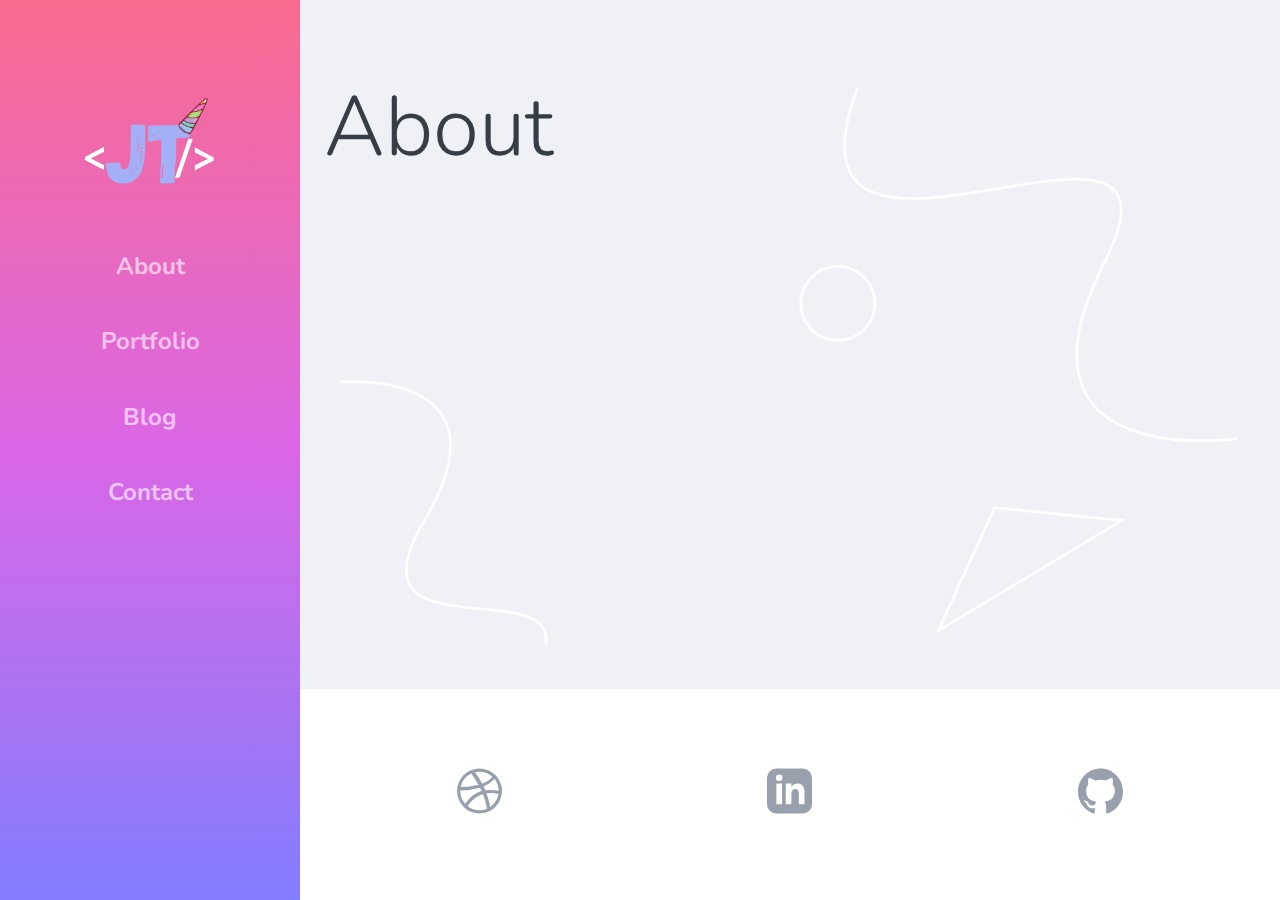
==== pages/about.html @ 0bf27d94 "add inner pages and links to inner pages throughout" ====
<!DOCTYPE html>
<html>
    <head>
        <meta charset="utf-8">
        <meta http-equiv="X-UA-Compatible" content="IE=edge">
        <title>Jhia Turner | UX Engineer</title>
        <meta name="viewport" content="width=device-width, initial-scale=1">
        <link rel="icon" type="../image/png" href="img/JT-logo-large.png">
        <link rel="stylesheet" href="../css/normalize.css" type="text/css">
        <link rel="stylesheet" href="../css/styles.css" type="text/css">
    </head>
    <body>
        <div class="container">
            <div class="sidebar">
                <nav>
                    <a href="../index.html"><img class="logo" src="/img/JT-logo-small-purple.png" /></a>
                    <ul>
                        <li><a href="/pages/about.html">About</a></li>
                        <li><a href="/pages/portfolio.html">Portfolio</a></li>
                        <li><a href="#">Blog</a></li>
                        <li><a href="/pages/contact.html">Contact</a></li>
                    </ul>
                </nav>
            </div>
            <div class="content">
                <section class="hero">
                    <h1>About</h1>
                </section>
            </div>
            <div class="footer">
                <footer>
                    <ul>
                        <li><a href="https://dribbble.com/jhimitu" target="_blank"><svg xmlns="http://www.w3.org/2000/svg" width="60" height="60" viewBox="0 0 60 60"><path d="M30,0A30,30,0,1,0,60,30,30.009,30.009,0,0,0,30,0ZM49.816,13.829a25.507,25.507,0,0,1,5.792,15.944,60.5,60.5,0,0,0-17.831-.813c-.2-.423-.358-.879-.553-1.334-.521-1.236-1.106-2.505-1.692-3.709C44.967,20.076,49.262,14.544,49.816,13.829ZM30,4.425a25.567,25.567,0,0,1,16.985,6.443c-.456.651-4.328,5.824-13.438,9.241a138.338,138.338,0,0,0-9.566-15A26.059,26.059,0,0,1,30,4.425ZM19.1,6.833a161.7,161.7,0,0,1,9.5,14.8A96.1,96.1,0,0,1,4.913,24.761,25.744,25.744,0,0,1,19.1,6.833ZM4.36,30.033v-.781a93.627,93.627,0,0,0,26.323-3.644c.748,1.432,1.432,2.9,2.082,4.36-.325.1-.683.2-1.009.293-13.21,4.263-20.239,15.911-20.824,16.887A25.565,25.565,0,0,1,4.36,30.033ZM30,55.64a25.446,25.446,0,0,1-15.716-5.4c.456-.944,5.662-10.965,20.108-16.009.065-.033.1-.033.163-.065A105.926,105.926,0,0,1,40.022,53.59,25.2,25.2,0,0,1,30,55.64Zm14.284-4.393a110.247,110.247,0,0,0-4.978-18.254A37.421,37.421,0,0,1,55.249,34.1,25.4,25.4,0,0,1,44.284,51.247Z" fill="#98a0ad" fill-rule="evenodd"/></svg></a></li>
                        <li><a href="https://www.linkedin.com/in/jhiaturner/" target="_blank"><svg xmlns="http://www.w3.org/2000/svg" width="60" height="60" viewBox="0 0 60 60"><path d="M47.5,0h-35A12.5,12.5,0,0,0,0,12.5v35A12.5,12.5,0,0,0,12.5,60h35A12.5,12.5,0,0,0,60,47.5v-35A12.5,12.5,0,0,0,47.5,0ZM20,47.5H12.5V20H20ZM16.25,16.83a4.41,4.41,0,1,1,4.375-4.41A4.394,4.394,0,0,1,16.25,16.83ZM50,47.5H42.5V33.49c0-8.42-10-7.783-10,0V47.5H25V20h7.5v4.413C35.99,17.948,50,17.47,50,30.6Z" fill="#98a0ad"/></svg></a></li>
                        <li><a href="https://github.com/jhimitu/" target="_blank"><svg xmlns="http://www.w3.org/2000/svg" width="60" height="60" viewBox="0 0 60 60"><path d="M30,0C13.435,0,0,13.772,0,30.758A30.706,30.706,0,0,0,20.517,59.946c1.5.285,1.983-.669,1.983-1.479V52.74c-8.345,1.861-10.082-3.629-10.082-3.629-1.365-3.555-3.332-4.5-3.332-4.5-2.723-1.91.207-1.869.207-1.869,3.013.215,4.6,3.171,4.6,3.171,2.675,4.7,7.018,3.342,8.73,2.556a6.588,6.588,0,0,1,1.9-4.111c-6.663-.782-13.667-3.419-13.667-15.2a12.073,12.073,0,0,1,3.09-8.256,11.323,11.323,0,0,1,.292-8.141s2.52-.825,8.253,3.153a27.759,27.759,0,0,1,15.023,0c5.728-3.978,8.243-3.153,8.243-3.153a11.312,11.312,0,0,1,.295,8.141,12.041,12.041,0,0,1,3.087,8.256c0,11.814-7.017,14.415-13.7,15.177,1.075.954,2.058,2.825,2.058,5.7v8.441c0,.818.48,1.779,2,1.476A30.708,30.708,0,0,0,60,30.758C60,13.772,46.568,0,30,0Z" fill="#98a0ad"/></svg></a></li>
                    </ul>
                </footer>
            </div>
        </div>
    </body>
</html>
---- css/styles.css ----
@import url('https://fonts.googleapis.com/css2?family=Nunito:ital,wght@0,200;0,300;0,400;0,700;0,800;0,900;1,200;1,300;1,600;1,700;1,800;1,900&display=swap');

body {
    font-family: 'Nunito', sans-serif;
    background: #EFF1F7;
}

.content {
    grid-area: content;
    background: url(/img/background-shapes.png);
    background-repeat: no-repeat;
    background-size: cover;
}

.sidebar {
    grid-area: sidebar;
    background: linear-gradient(to right,
    rgba(249, 107, 142, 1),
    rgba(218, 103, 230, 1),
    rgba(130, 125, 253, 1));
    justify-content: center;
}

.footer {
    grid-area: footer;
    background: white;
    margin-top: 45px;
}

.container {
    font-size: 1.5em;
    width: 100%;
    height: 100vh;
    display: grid;
    grid-template-areas: 
        "sidebar"
        "content"
        "footer";
    grid-template-areas: 1fr;
    grid-template-rows: 130px 800px 250px;
}

.content,
.sidebar,
.footer {
    padding: 1em;
}

nav ul {
    margin: 0;
    padding: 0;
    display: flex;
    justify-content: space-between;
    text-align: center;
}

nav li {
    list-style: none;
    padding: 1em 0;
}

nav li a {
    color: white;
    font-weight: 700;
    opacity: 0.6;
    text-decoration: none;
    transition: 0.3s;
}

nav li a:hover {
    opacity: 1;
}

.logo {
    display: none;
}

.hero {
    max-width: 1150px;
    margin: 0 auto;
    text-align: center;
}

.hero img {
    margin-top: 30px;
    width: 200px;
    border-radius: 50%;
}

.hero h1 {
    font-size: 2em;
    font-weight: 300;
    color: #373d46;
}

.hero p {
    font-weight: 300;
    line-height: 1.8em;
    color: #98a0ad;
}

.action-btn {
    display: inline-block;
    text-decoration: none;
    color: white;
    font-weight: 700;
    background: #867bfb;
    padding: 0.5em 2em;
    border-radius: 40px;
    margin: 1em 0;
    transition: 0.3s;
}

.action-btn:hover {
    box-shadow: 0 10px 50px rgba(188, 197, 216, 1);
}

footer ul {
    max-width: 640px;
    margin: 2em auto;
    padding: 0;
    text-align: center;
    display: flex;
    flex-direction: row;
    justify-content: space-around;
}

footer ul li {
    list-style: none;
    align-self: flex-end;
}

footer ul li a {
    text-decoration: none;
    color: #c1c6ce;
}

svg {
    width: 60%;
}

footer p {
    font-size: 0.8em;
}

@media (min-width: 1040px) {
    .container {
        grid-template-areas:
            "sidebar content"
            "sidebar footer";
        grid-template-columns: 300px 1fr;
        grid-template-rows: 1fr auto;
    }
    nav {
        text-align: center;
    }
    nav ul {
        display: flex;
        justify-content: space-between;
        flex-direction: column;
    }
    .logo {
        display: initial;
        width: 150px;
    }
    .sidebar {
        background: linear-gradient(
        rgba(249, 107, 142, 1),
        rgba(218, 103, 230, 1),
        rgba(130, 125, 253, 1));
        padding-top: 3em;
    }
    .hero {
        text-align: left;
        margin: 2em auto;
    }
    .hero img {
        margin-top: 0;
        width: 300px;
        float: right;
        border-radius: 50%;
    }
    .hero h1 {
        font-size: 3.5em;
    }
    .hero p {
        width: 60%;
    }
    footer ul {
        max-width: 960px;
        margin: 0 auto;
        padding: 2em 0;
    }
    svg {
        width: 75%;
    }
}
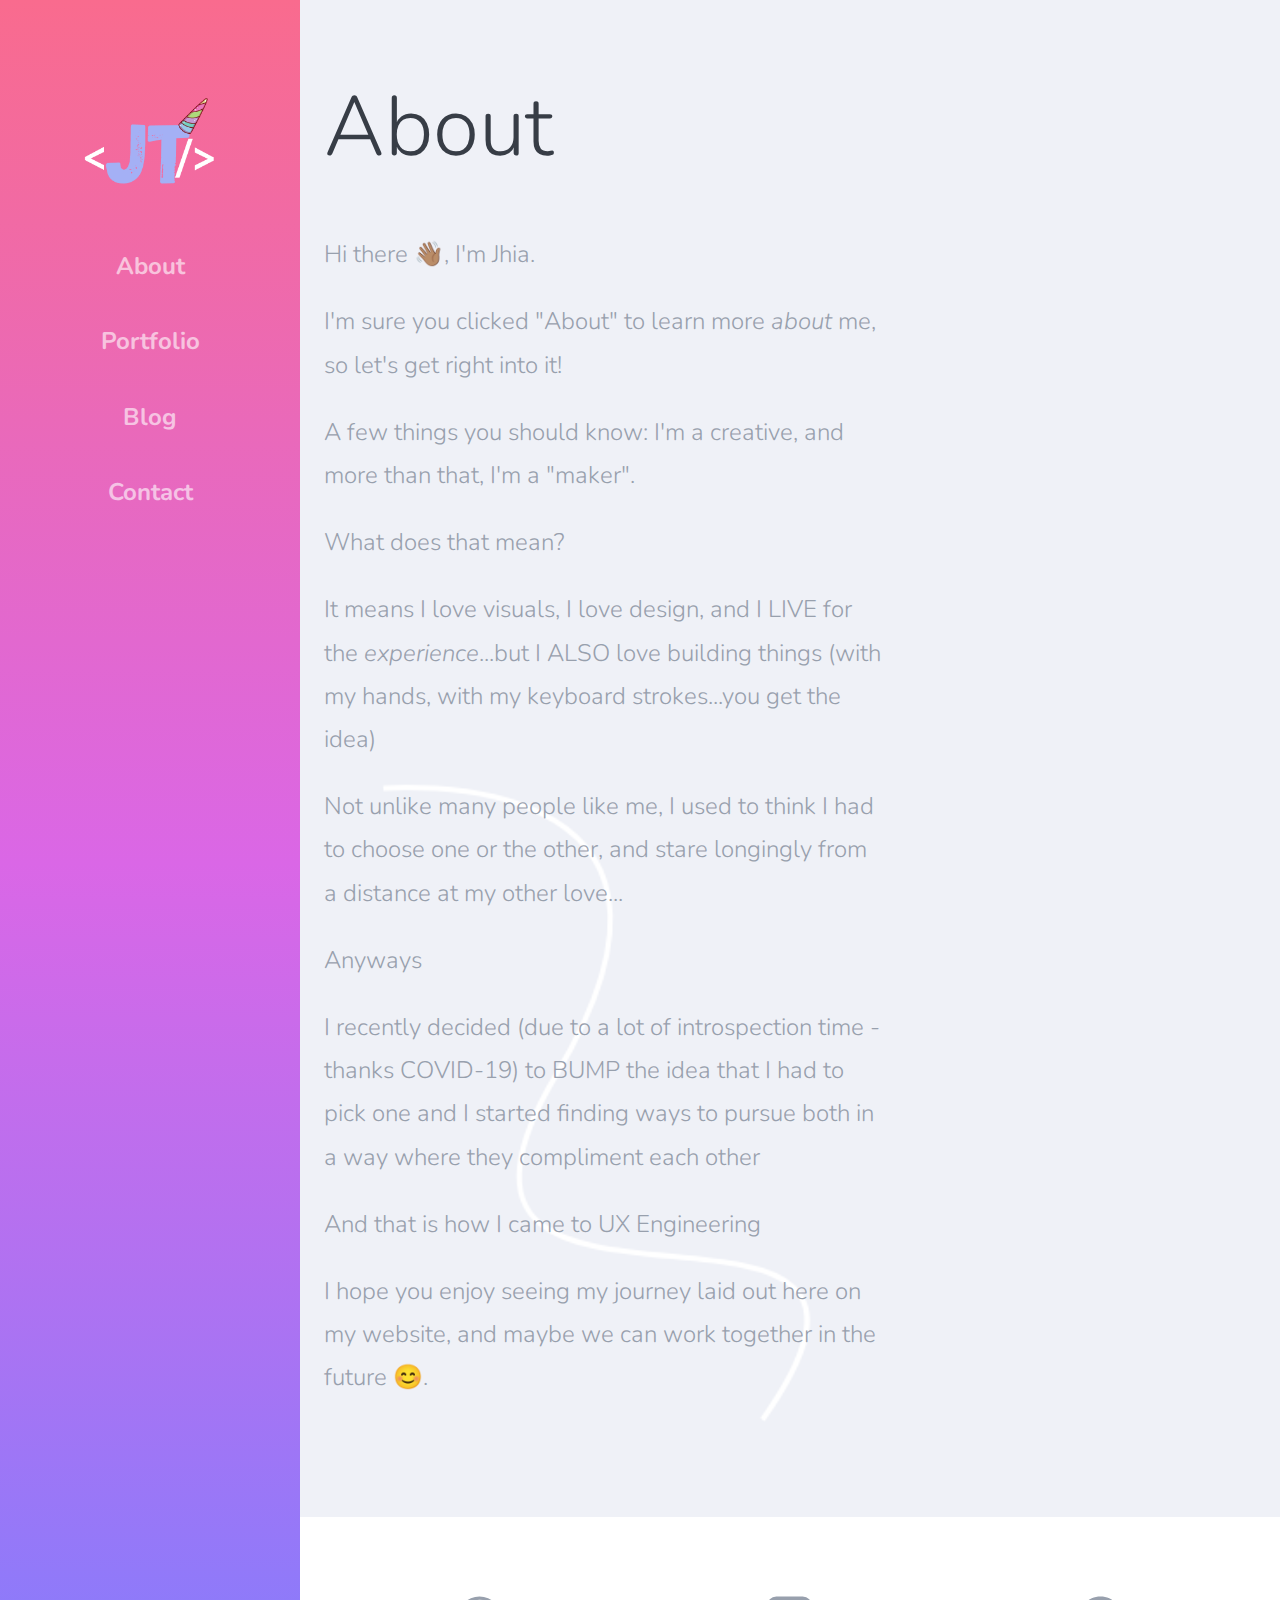
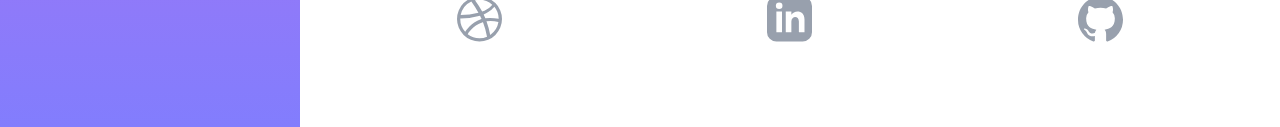
==== commit d6b3c49d: "add about page copy" ====
--- a/pages/about.html
+++ b/pages/about.html
@@ -25,6 +25,16 @@
             <div class="content">
                 <section class="hero">
                     <h1>About</h1>
+                    <p>Hi there 👋🏽, I'm Jhia.</p>
+                    <p>I'm sure you clicked "About" to learn more <em>about</em> me, so let's get right into it!</p>
+                    <p>A few things you should know: I'm a creative, and more than that, I'm a "maker".</p>
+                    <p>What does that mean?</p>
+                    <p>It means I love visuals, I love design, and I LIVE for the <em>experience</em>...but I ALSO love building things (with my hands, with my keyboard strokes...you get the idea)</p>
+                    <p>Not unlike many people like me, I used to think I had to choose one or the other, and stare longingly from a distance at my other love...</p>
+                    <p>Anyways</p>
+                    <p>I recently decided (due to a lot of introspection time - thanks COVID-19) to BUMP the idea that I had to pick one and I started finding ways to pursue both in a way where they compliment each other</p>
+                    <p>And that is how I came to UX Engineering</p>
+                    <p>I hope you enjoy seeing my journey laid out here on my website, and maybe we can work together in the future 😊.</p>
                 </section>
             </div>
             <div class="footer">
--- a/css/styles.css
+++ b/css/styles.css
@@ -37,7 +37,7 @@
         "content"
         "footer";
     grid-template-areas: 1fr;
-    grid-template-rows: 130px 800px 250px;
+    grid-template-rows: 130px auto 250px;
 }
 
 .content,
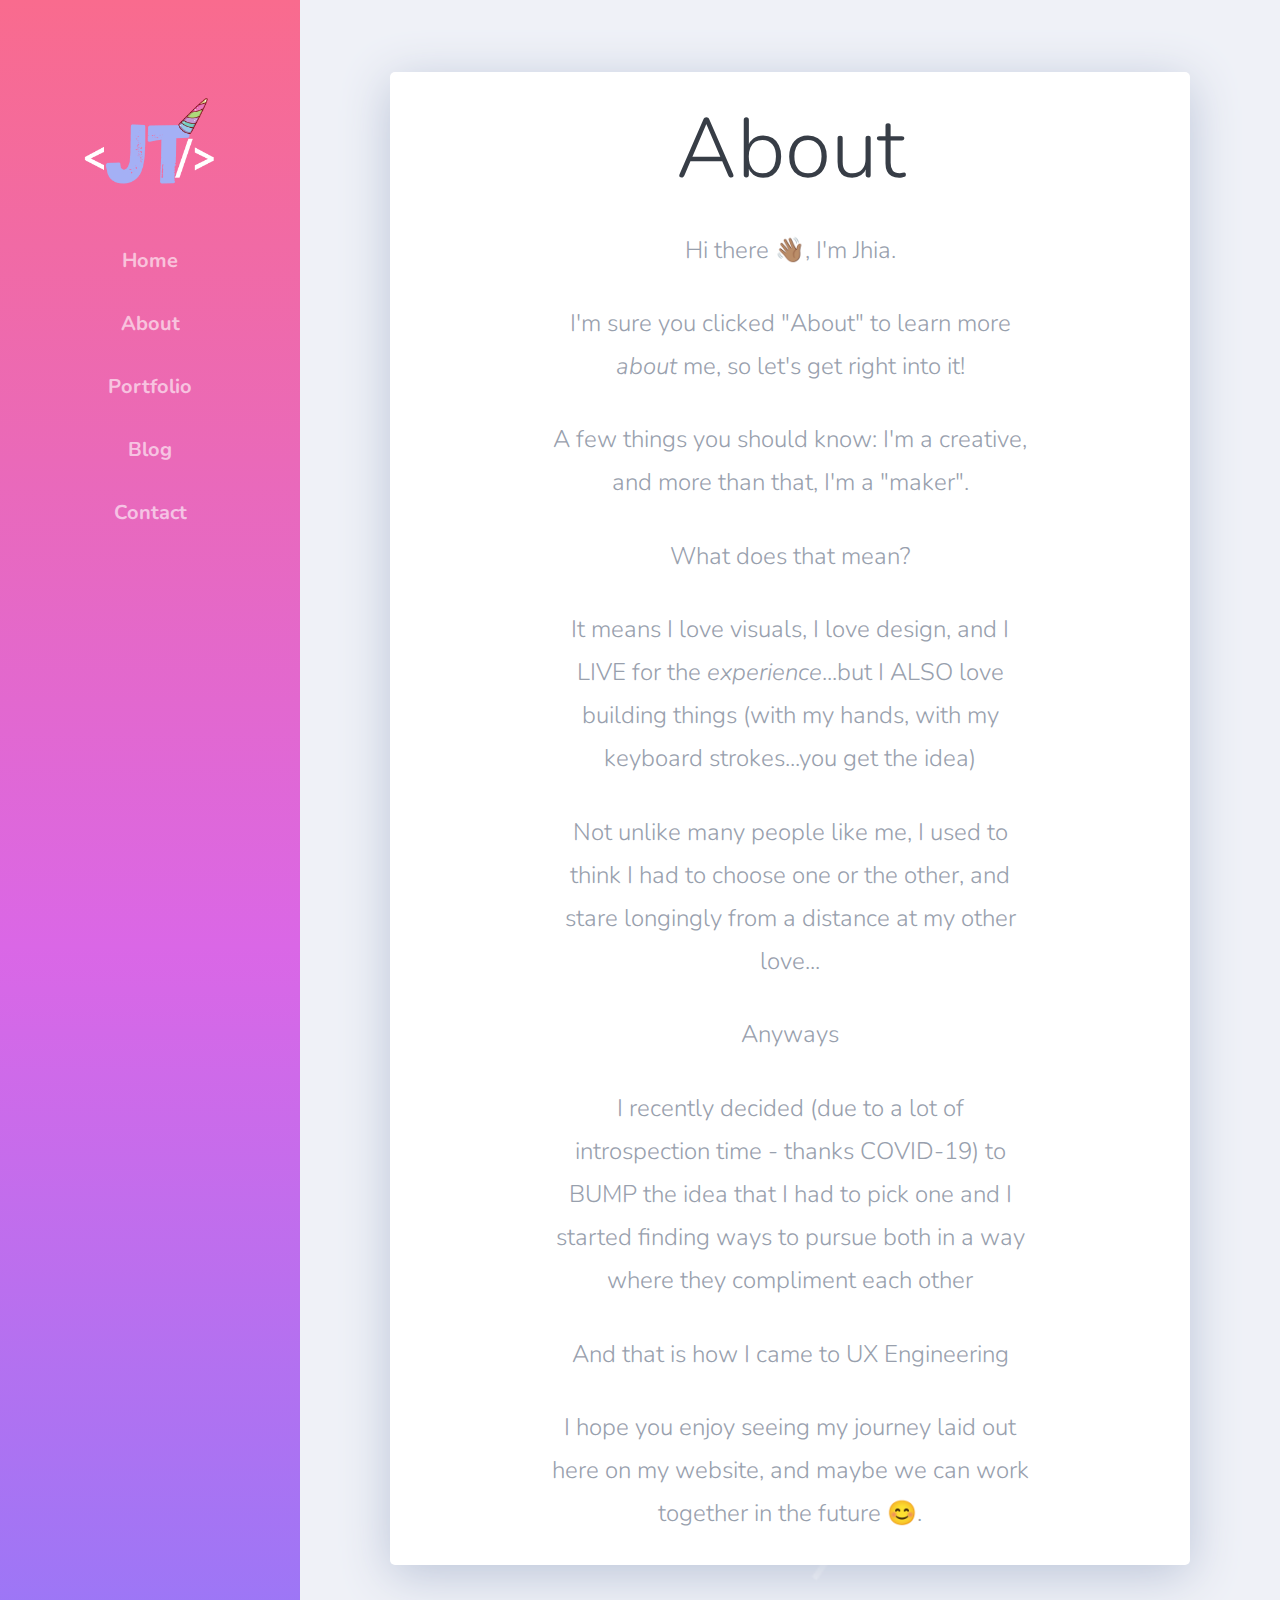
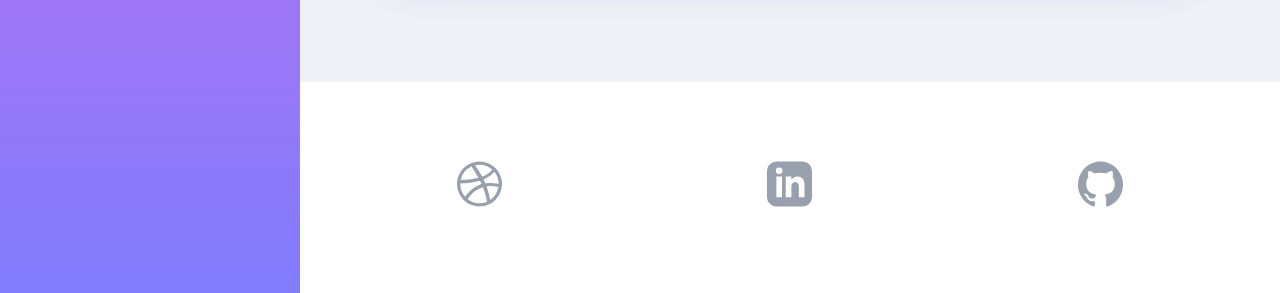
==== commit 709302c5: "add home nav to inner pages and card to about content" ====
--- a/pages/about.html
+++ b/pages/about.html
@@ -5,7 +5,7 @@
         <meta http-equiv="X-UA-Compatible" content="IE=edge">
         <title>Jhia Turner | UX Engineer</title>
         <meta name="viewport" content="width=device-width, initial-scale=1">
-        <link rel="icon" type="../image/png" href="img/JT-logo-large.png">
+        <link rel="icon" type="../image/png" href="../img/JT-logo-large.png">
         <link rel="stylesheet" href="../css/normalize.css" type="text/css">
         <link rel="stylesheet" href="../css/styles.css" type="text/css">
     </head>
@@ -15,6 +15,7 @@
                 <nav>
                     <a href="../index.html"><img class="logo" src="/img/JT-logo-small-purple.png" /></a>
                     <ul>
+                        <li><a href="../index.html">Home</a></li>
                         <li><a href="/pages/about.html">About</a></li>
                         <li><a href="/pages/portfolio.html">Portfolio</a></li>
                         <li><a href="#">Blog</a></li>
@@ -23,8 +24,8 @@
                 </nav>
             </div>
             <div class="content">
-                <section class="hero">
-                    <h1>About</h1>
+                <section class="hero card">
+                    <h1 class="about-title">About</h1>
                     <p>Hi there 👋🏽, I'm Jhia.</p>
                     <p>I'm sure you clicked "About" to learn more <em>about</em> me, so let's get right into it!</p>
                     <p>A few things you should know: I'm a creative, and more than that, I'm a "maker".</p>
--- a/css/styles.css
+++ b/css/styles.css
@@ -57,6 +57,7 @@
 nav li {
     list-style: none;
     padding: 1em 0;
+    font-size: 20px;
 }
 
 nav li a {
@@ -115,6 +116,27 @@
     box-shadow: 0 10px 50px rgba(188, 197, 216, 1);
 }
 
+.card {
+    background: #fff;
+    box-shadow: 0 10px 50px rgba(188, 197, 216, 1);
+    width: 365px;
+    text-align: center;
+    border-radius: 5px;
+}
+
+.card p {
+    padding-bottom: 30px;
+    width: 330px;
+}
+.card p, .about-title {
+    text-align: center;
+    margin: auto;
+}
+
+.about-title {
+    padding: 30px;
+}
+
 footer ul {
     max-width: 640px;
     margin: 2em auto;
@@ -186,6 +208,25 @@
     .hero p {
         width: 60%;
     }
+    .card {
+        background: #fff;
+        box-shadow: 0 10px 50px rgba(188, 197, 216, 1);
+        width: 800px;
+        text-align: center;
+        border-radius: 5px;
+    }
+    
+    .card p {
+        padding-bottom: 30px;
+    }
+    .card p, .about-title {
+        text-align: center;
+        margin: auto;
+    }
+    
+    .about-title {
+        padding: 30px;
+    }
     footer ul {
         max-width: 960px;
         margin: 0 auto;
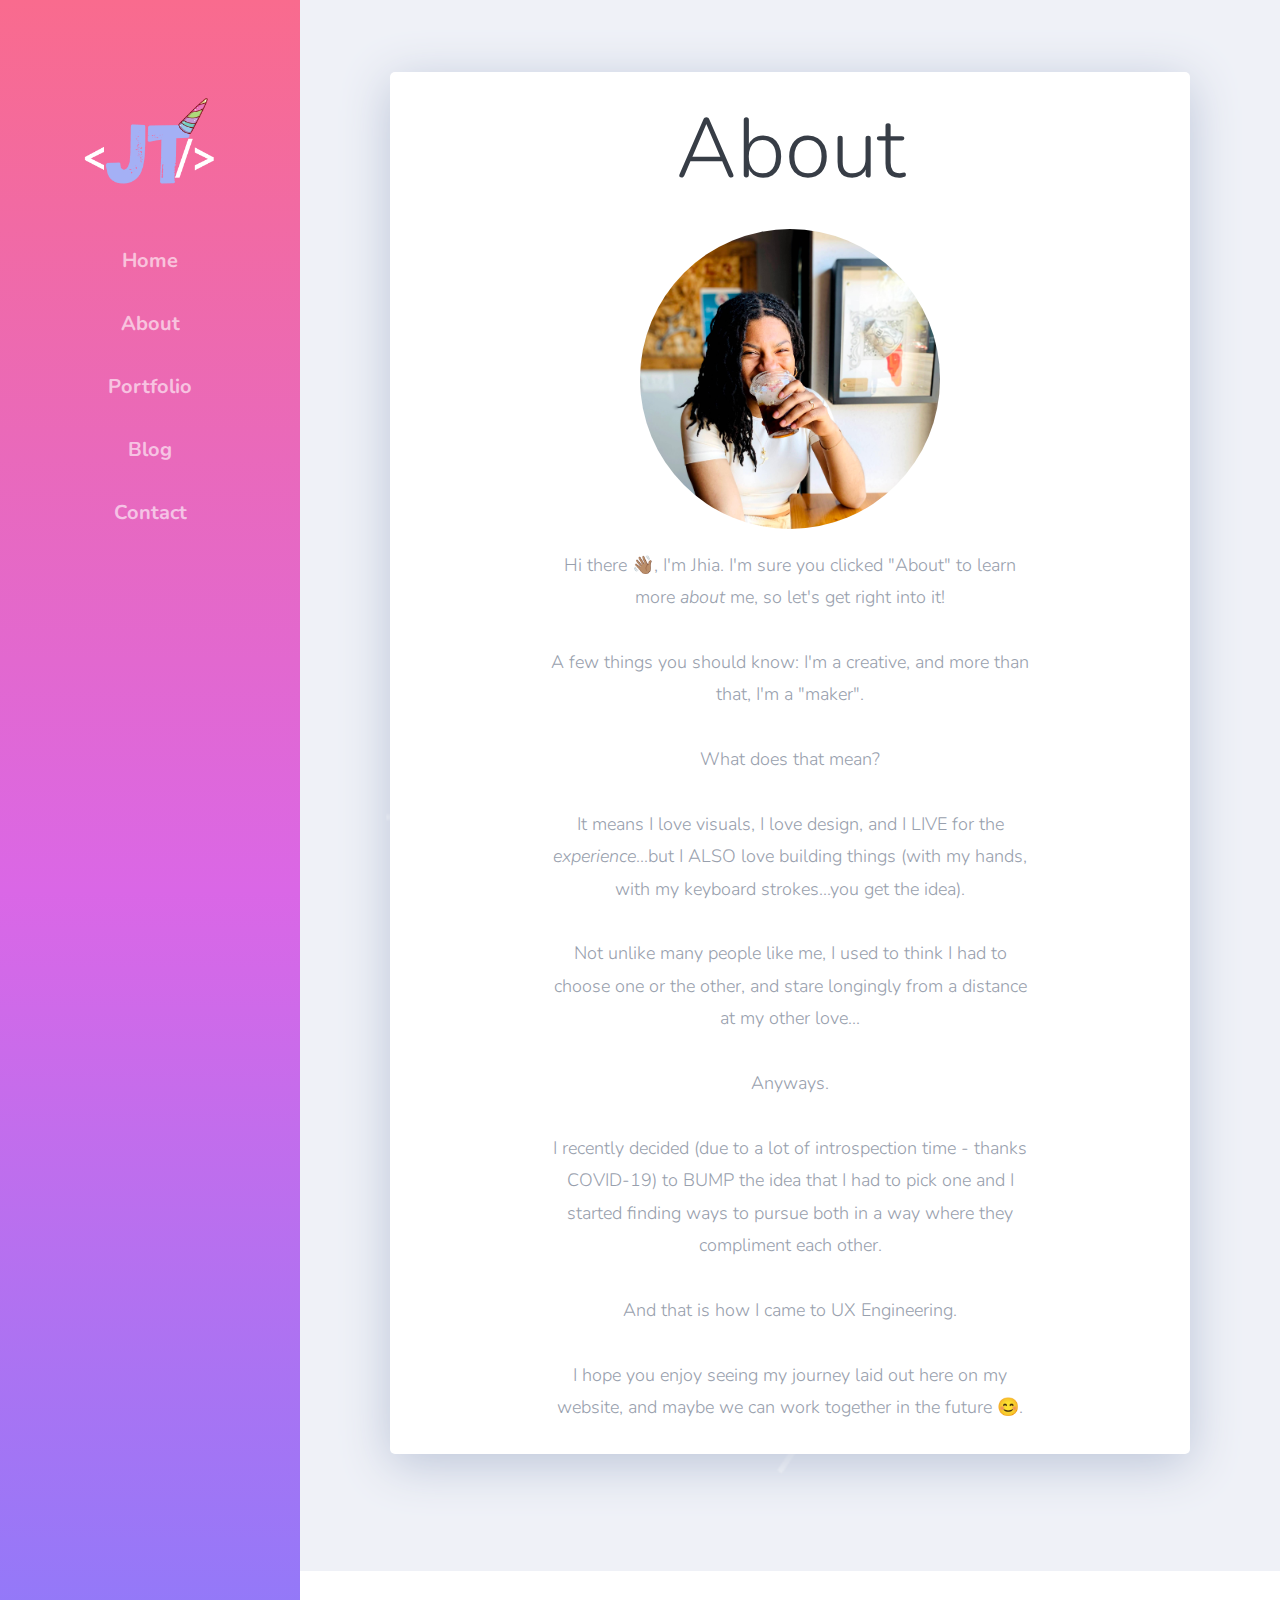
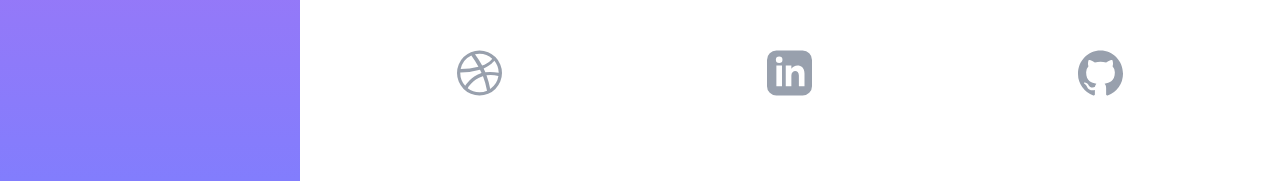
==== commit 81748e8f: "add image to about page" ====
--- a/pages/about.html
+++ b/pages/about.html
@@ -26,16 +26,36 @@
             <div class="content">
                 <section class="hero card">
                     <h1 class="about-title">About</h1>
-                    <p>Hi there 👋🏽, I'm Jhia.</p>
-                    <p>I'm sure you clicked "About" to learn more <em>about</em> me, so let's get right into it!</p>
-                    <p>A few things you should know: I'm a creative, and more than that, I'm a "maker".</p>
-                    <p>What does that mean?</p>
-                    <p>It means I love visuals, I love design, and I LIVE for the <em>experience</em>...but I ALSO love building things (with my hands, with my keyboard strokes...you get the idea)</p>
-                    <p>Not unlike many people like me, I used to think I had to choose one or the other, and stare longingly from a distance at my other love...</p>
-                    <p>Anyways</p>
-                    <p>I recently decided (due to a lot of introspection time - thanks COVID-19) to BUMP the idea that I had to pick one and I started finding ways to pursue both in a way where they compliment each other</p>
-                    <p>And that is how I came to UX Engineering</p>
-                    <p>I hope you enjoy seeing my journey laid out here on my website, and maybe we can work together in the future 😊.</p>
+                    <img class="about-img" src="../img/jhia-coffee.jpg" />
+                    <div class="about-content">
+                        <p>Hi there 👋🏽, I'm Jhia.
+                            I'm sure you clicked "About" to learn more <em>about</em> me, so let's get right into it!
+                            <br />
+                            <br />
+                            A few things you should know: I'm a creative, and more than that, I'm a "maker".
+                            <br />
+                            <br />
+                            What does that mean?
+                            <br />
+                            <br />
+                            It means I love visuals, I love design, and I LIVE for the <em>experience</em>...but I ALSO love building things (with my hands, with my keyboard strokes...you get the idea).
+                            <br />
+                            <br />
+                            Not unlike many people like me, I used to think I had to choose one or the other, and stare longingly from a distance at my other love...
+                            <br />
+                            <br />
+                            Anyways.
+                            <br />
+                            <br />
+                            I recently decided (due to a lot of introspection time - thanks COVID-19) to BUMP the idea that I had to pick one and I started finding ways to pursue both in a way where they compliment each other.
+                            <br />
+                            <br />
+                            And that is how I came to UX Engineering.
+                            <br />
+                            <br />
+                            I hope you enjoy seeing my journey laid out here on my website, and maybe we can work together in the future 😊.
+                        </p>
+                    </div>
                 </section>
             </div>
             <div class="footer">
--- a/css/styles.css
+++ b/css/styles.css
@@ -122,11 +122,15 @@
     width: 365px;
     text-align: center;
     border-radius: 5px;
+    display: flex;
+    flex-direction: column;
+    align-items: center;
 }
 
 .card p {
     padding-bottom: 30px;
-    width: 330px;
+    width: 300px;
+    font-size: 18px;
 }
 .card p, .about-title {
     text-align: center;
@@ -135,6 +139,11 @@
 
 .about-title {
     padding: 30px;
+}
+
+.card img {
+    border-radius: 50%;
+    margin-bottom: 20px;
 }
 
 footer ul {
@@ -227,6 +236,11 @@
     .about-title {
         padding: 30px;
     }
+
+    .card img {
+        border-radius: 50%;
+    }
+
     footer ul {
         max-width: 960px;
         margin: 0 auto;
